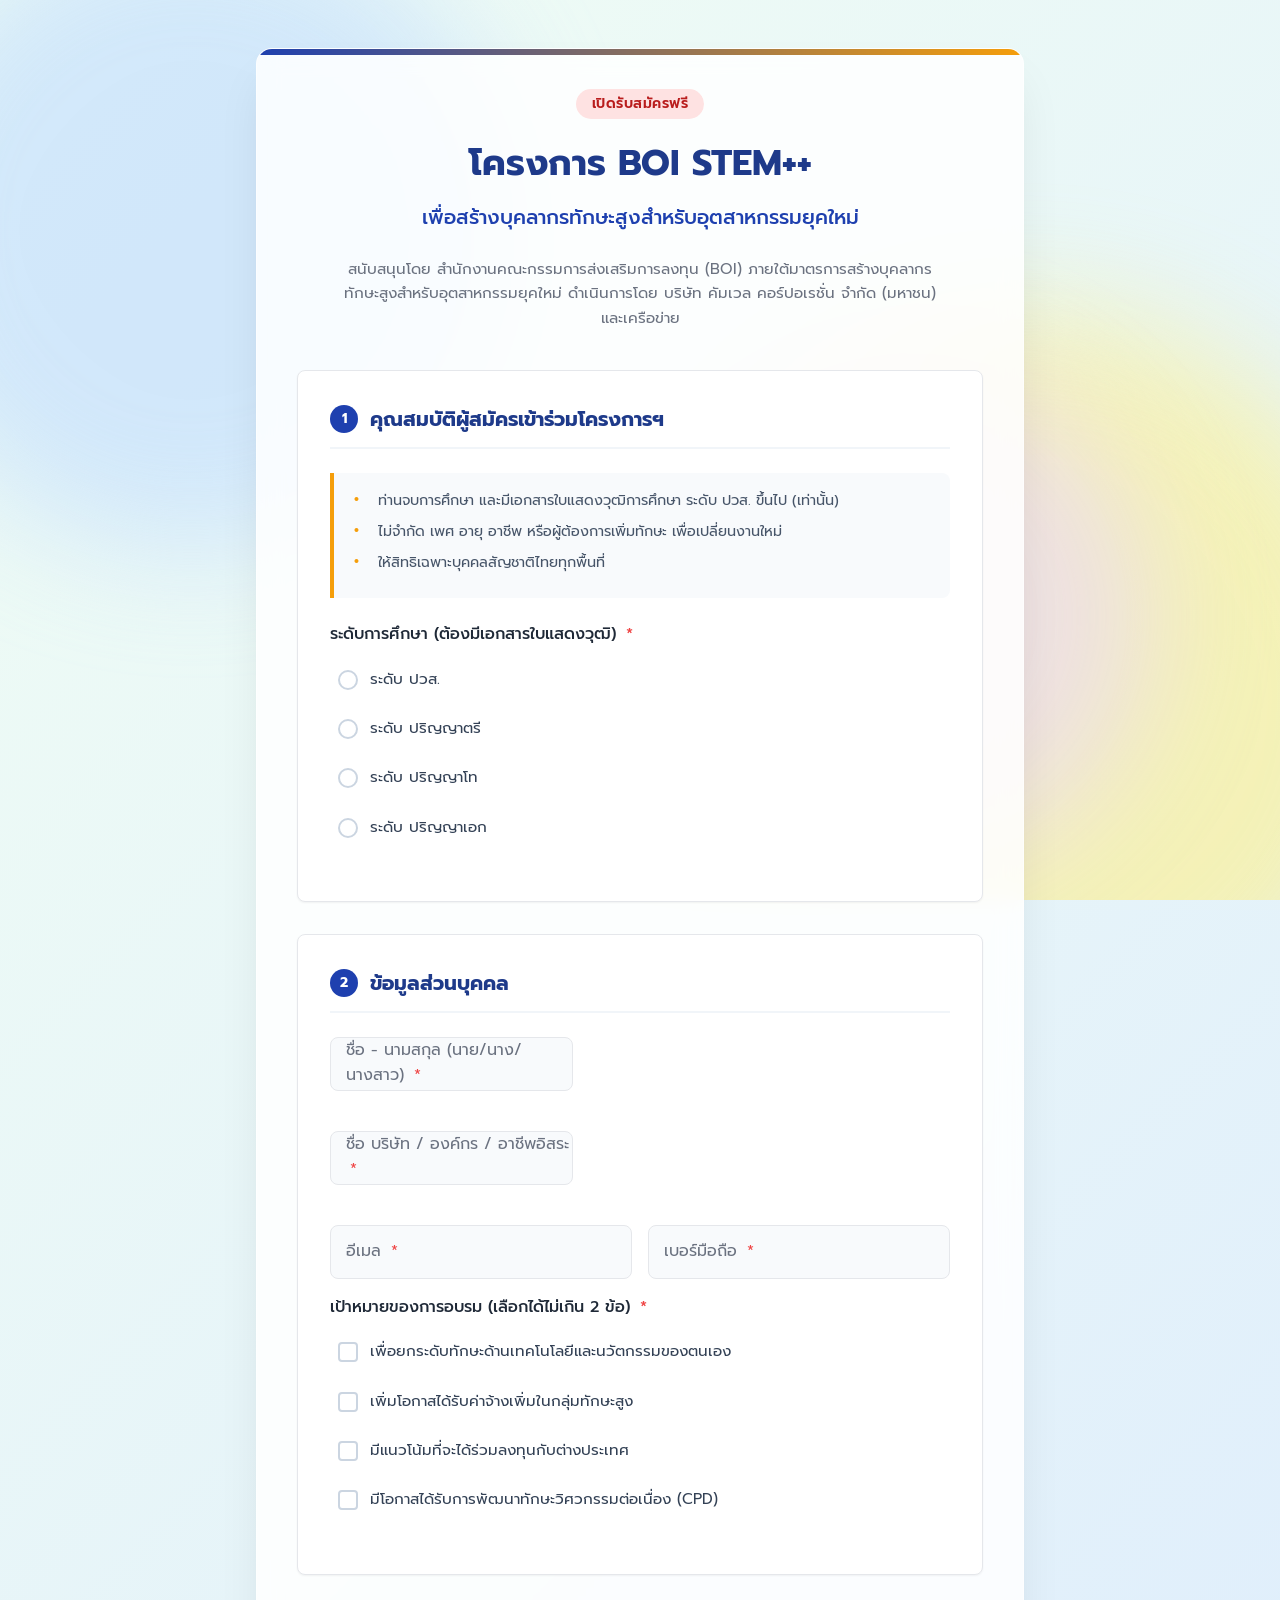
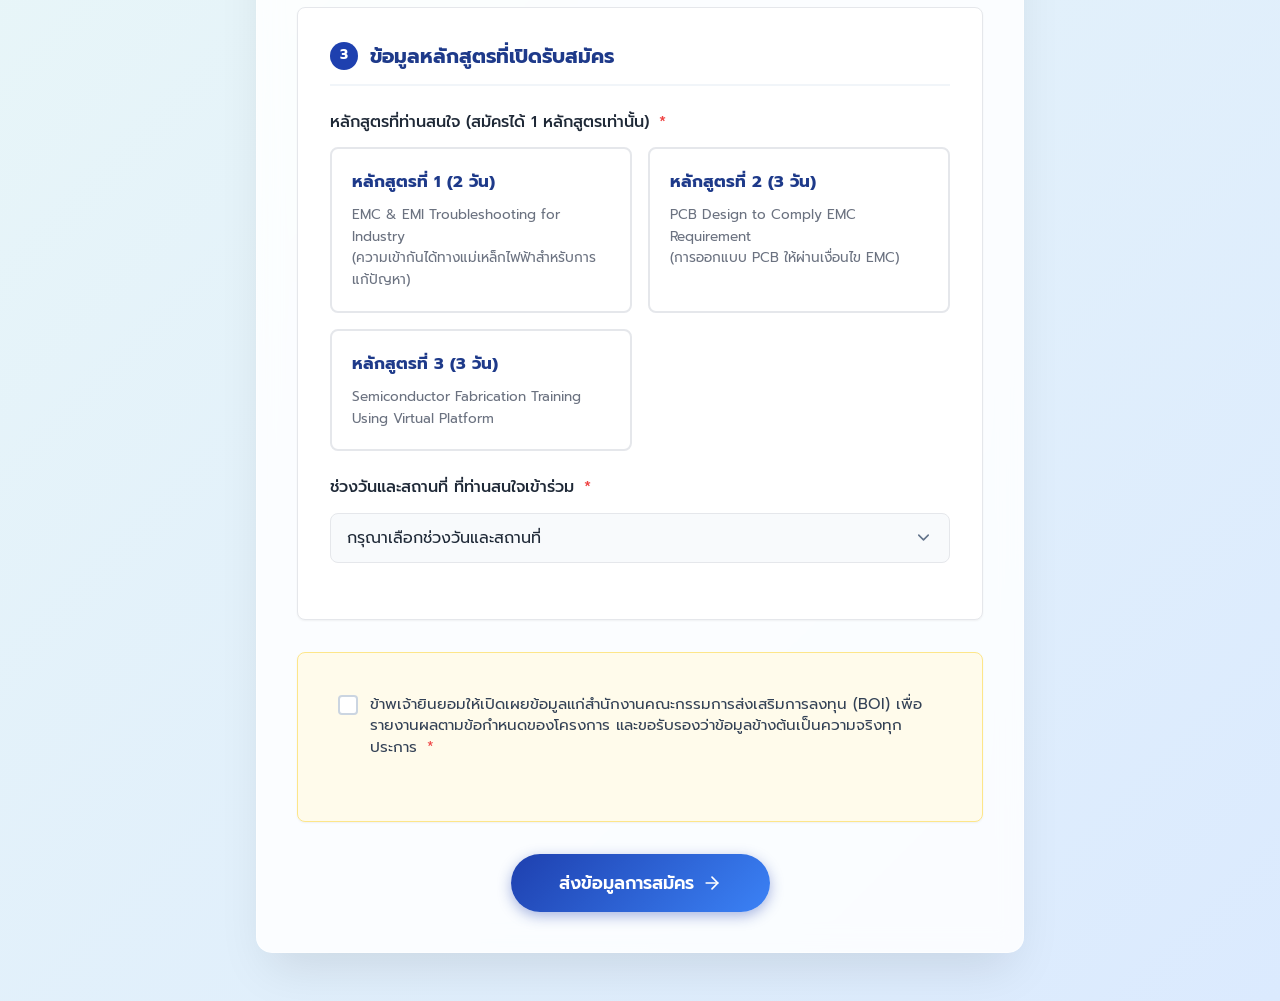
==== registration_app/index.html @ 9b82f9c9 "first commit" ====
<!DOCTYPE html>
<html lang="th">
<head>
    <meta charset="UTF-8">
    <meta name="viewport" content="width=device-width, initial-scale=1.0">
    <title>แบบตอบรับสมัครเข้าร่วม โครงการ BOI STEM++</title>
    <link href="https://fonts.googleapis.com/css2?family=Prompt:wght@300;400;500;600;700&display=swap" rel="stylesheet">
    <link rel="stylesheet" href="styles.css">
</head>
<body>
    <div class="background-shapes">
        <div class="shape shape-1"></div>
        <div class="shape shape-2"></div>
        <div class="shape shape-3"></div>
    </div>

    <main class="container">
        <div class="form-wrapper">
            <header class="header">
                <div class="badge">เปิดรับสมัครฟรี</div>
                <h1>โครงการ BOI STEM++</h1>
                <h2>เพื่อสร้างบุคลากรทักษะสูงสำหรับอุตสาหกรรมยุคใหม่</h2>
                <p class="description">
                    สนับสนุนโดย สำนักงานคณะกรรมการส่งเสริมการลงทุน (BOI) ภายใต้มาตรการสร้างบุคลากรทักษะสูงสำหรับอุตสาหกรรมยุคใหม่ ดำเนินการโดย บริษัท คัมเวล คอร์ปอเรชั่น จำกัด (มหาชน) และเครือข่าย
                </p>
            </header>

            <form id="registrationForm">
                
                <!-- Section 1: คุณสมบัติ -->
                <section class="form-section">
                    <h3 class="section-title"><span>1</span> คุณสมบัติผู้สมัครเข้าร่วมโครงการฯ</h3>
                    <div class="requirements-box">
                        <ul>
                            <li>ท่านจบการศึกษา และมีเอกสารใบแสดงวุฒิการศึกษา ระดับ ปวส. ขึ้นไป (เท่านั้น)</li>
                            <li>ไม่จำกัด เพศ อายุ อาชีพ หรือผู้ต้องการเพิ่มทักษะ เพื่อเปลี่ยนงานใหม่</li>
                            <li>ให้สิทธิเฉพาะบุคคลสัญชาติไทยทุกพื้นที่</li>
                        </ul>
                    </div>
                    
                    <div class="form-group">
                        <label class="group-label">ระดับการศึกษา (ต้องมีเอกสารใบแสดงวุฒิ) <span class="required">*</span></label>
                        <div class="radio-group">
                            <label class="custom-radio">
                                <input type="radio" name="education" value="ปวส" required>
                                <span class="radio-mark"></span>
                                <span class="radio-text">ระดับ ปวส.</span>
                            </label>
                            <label class="custom-radio">
                                <input type="radio" name="education" value="ปริญญาตรี">
                                <span class="radio-mark"></span>
                                <span class="radio-text">ระดับ ปริญญาตรี</span>
                            </label>
                            <label class="custom-radio">
                                <input type="radio" name="education" value="ปริญญาโท">
                                <span class="radio-mark"></span>
                                <span class="radio-text">ระดับ ปริญญาโท</span>
                            </label>
                            <label class="custom-radio">
                                <input type="radio" name="education" value="ปริญญาเอก">
                                <span class="radio-mark"></span>
                                <span class="radio-text">ระดับ ปริญญาเอก</span>
                            </label>
                        </div>
                    </div>
                </section>

                <!-- Section 2: ข้อมูลส่วนบุคคล -->
                <section class="form-section">
                    <h3 class="section-title"><span>2</span> ข้อมูลส่วนบุคคล</h3>
                    
                    <div class="input-row">
                        <div class="form-group floating-label">
                            <input type="text" id="fullname" name="fullname" placeholder=" " required>
                            <label for="fullname">ชื่อ - นามสกุล (นาย/นาง/นางสาว) <span class="required">*</span></label>
                        </div>
                    </div>

                    <div class="input-row">
                        <div class="form-group floating-label">
                            <input type="text" id="company" name="company" placeholder=" " required>
                            <label for="company">ชื่อ บริษัท / องค์กร / อาชีพอิสระ <span class="required">*</span></label>
                        </div>
                    </div>

                    <div class="input-row split">
                        <div class="form-group floating-label">
                            <input type="email" id="email" name="email" placeholder=" " required>
                            <label for="email">อีเมล <span class="required">*</span></label>
                        </div>
                        <div class="form-group floating-label">
                            <input type="tel" id="phone" name="phone" placeholder=" " required>
                            <label for="phone">เบอร์มือถือ <span class="required">*</span></label>
                        </div>
                    </div>

                    <div class="form-group">
                        <label class="group-label">เป้าหมายของการอบรม (เลือกได้ไม่เกิน 2 ข้อ) <span class="required">*</span></label>
                        <div class="checkbox-group">
                            <label class="custom-checkbox">
                                <input type="checkbox" name="goal" value="1">
                                <span class="check-mark"></span>
                                <span class="check-text">เพื่อยกระดับทักษะด้านเทคโนโลยีและนวัตกรรมของตนเอง</span>
                            </label>
                            <label class="custom-checkbox">
                                <input type="checkbox" name="goal" value="2">
                                <span class="check-mark"></span>
                                <span class="check-text">เพิ่มโอกาสได้รับค่าจ้างเพิ่มในกลุ่มทักษะสูง</span>
                            </label>
                            <label class="custom-checkbox">
                                <input type="checkbox" name="goal" value="3">
                                <span class="check-mark"></span>
                                <span class="check-text">มีแนวโน้มที่จะได้ร่วมลงทุนกับต่างประเทศ</span>
                            </label>
                            <label class="custom-checkbox">
                                <input type="checkbox" name="goal" value="4">
                                <span class="check-mark"></span>
                                <span class="check-text">มีโอกาสได้รับการพัฒนาทักษะวิศวกรรมต่อเนื่อง (CPD)</span>
                            </label>
                        </div>
                    </div>
                </section>

                <!-- Section 3: ข้อมูลหลักสูตร -->
                <section class="form-section">
                    <h3 class="section-title"><span>3</span> ข้อมูลหลักสูตรที่เปิดรับสมัคร</h3>
                    
                    <div class="form-group">
                        <label class="group-label">หลักสูตรที่ท่านสนใจ (สมัครได้ 1 หลักสูตรเท่านั้น) <span class="required">*</span></label>
                        <div class="radio-group cards">
                            <label class="custom-radio-card">
                                <input type="radio" name="course" value="1" required>
                                <div class="card-content">
                                    <h4>หลักสูตรที่ 1 (2 วัน)</h4>
                                    <p>EMC & EMI Troubleshooting for Industry<br>(ความเข้ากันได้ทางแม่เหล็กไฟฟ้าสำหรับการแก้ปัญหา)</p>
                                </div>
                            </label>
                            <label class="custom-radio-card">
                                <input type="radio" name="course" value="2">
                                <div class="card-content">
                                    <h4>หลักสูตรที่ 2 (3 วัน)</h4>
                                    <p>PCB Design to Comply EMC Requirement<br>(การออกแบบ PCB ให้ผ่านเงื่อนไข EMC)</p>
                                </div>
                            </label>
                            <label class="custom-radio-card">
                                <input type="radio" name="course" value="3">
                                <div class="card-content">
                                    <h4>หลักสูตรที่ 3 (3 วัน)</h4>
                                    <p>Semiconductor Fabrication Training Using Virtual Platform</p>
                                </div>
                            </label>
                        </div>
                    </div>

                    <div class="form-group">
                        <label class="group-label">ช่วงวันและสถานที่ ที่ท่านสนใจเข้าร่วม <span class="required">*</span></label>
                        <select class="custom-select" name="location" required>
                            <option value="" disabled selected>กรุณาเลือกช่วงวันและสถานที่</option>
                            <optgroup label="ภาคตะวันออก">
                                <option value="1.1">ระยอง วันที่ 17-19 สิงหาคม 2569</option>
                                <option value="1.2">ชลบุรี วันที่ 20-22 สิงหาคม 2569</option>
                                <option value="1.3">พัทยา ชลบุรี วันที่ 24-26 สิงหาคม 2569</option>
                            </optgroup>
                            <optgroup label="ภาคกลาง">
                                <option value="2.1">ปทุมธานี วันที่ 14-16 กันยายน 2569</option>
                                <option value="2.5">สมุทรปราการ วันที่ 22-24 ตุลาคม 2569</option>
                            </optgroup>
                            <optgroup label="ภาคเหนือ">
                                <option value="3.1">เชียงใหม่ วันที่ 1-3 ตุลาคม 2569</option>
                            </optgroup>
                            <optgroup label="ภาคอีสาน">
                                <option value="4.1">นครราชสีมา วันที่ 19-21 ตุลาคม 2569</option>
                            </optgroup>
                        </select>
                    </div>
                </section>

                <!-- Section 4: ความยินยอม -->
                <section class="form-section consent-section">
                    <div class="form-group">
                        <label class="custom-checkbox highlight">
                            <input type="checkbox" name="consent" required>
                            <span class="check-mark"></span>
                            <span class="check-text">ข้าพเจ้ายินยอมให้เปิดเผยข้อมูลแก่สำนักงานคณะกรรมการส่งเสริมการลงทุน (BOI) เพื่อรายงานผลตามข้อกำหนดของโครงการ และขอรับรองว่าข้อมูลข้างต้นเป็นความจริงทุกประการ <span class="required">*</span></span>
                        </label>
                    </div>
                </section>

                <div class="form-actions">
                    <button type="submit" class="submit-btn">
                        <span>ส่งข้อมูลการสมัคร</span>
                        <svg viewBox="0 0 24 24" fill="none" stroke="currentColor" stroke-width="2" stroke-linecap="round" stroke-linejoin="round"><line x1="5" y1="12" x2="19" y2="12"></line><polyline points="12 5 19 12 12 19"></polyline></svg>
                    </button>
                </div>
            </form>
        </div>
    </main>
    <script src="script.js"></script>
</body>
</html>
---- registration_app/styles.css ----
:root {
    --primary: #1e40af;
    --primary-light: #3b82f6;
    --primary-dark: #1e3a8a;
    --secondary: #f59e0b;
    --text-main: #1f2937;
    --text-muted: #6b7280;
    --bg-main: #f3f4f6;
    --white: #ffffff;
    --error: #ef4444;
    --success: #10b981;
    --border: #e5e7eb;
    --shadow-sm: 0 1px 2px 0 rgba(0, 0, 0, 0.05);
    --shadow-md: 0 4px 6px -1px rgba(0, 0, 0, 0.1), 0 2px 4px -1px rgba(0, 0, 0, 0.06);
    --shadow-lg: 0 10px 15px -3px rgba(0, 0, 0, 0.1), 0 4px 6px -2px rgba(0, 0, 0, 0.05);
    --radius-md: 0.5rem;
    --radius-lg: 1rem;
    --transition: all 0.3s cubic-bezier(0.4, 0, 0.2, 1);
}

* {
    margin: 0;
    padding: 0;
    box-sizing: border-box;
}

body {
    font-family: 'Prompt', sans-serif;
    background: linear-gradient(135deg, #f0fdf4 0%, #dbeafe 100%);
    color: var(--text-main);
    line-height: 1.6;
    min-height: 100vh;
    position: relative;
    overflow-x: hidden;
}

/* Background animated shapes */
.background-shapes {
    position: fixed;
    top: 0;
    left: 0;
    width: 100vw;
    height: 100vh;
    z-index: -1;
    overflow: hidden;
}

.shape {
    position: absolute;
    border-radius: 50%;
    filter: blur(60px);
    opacity: 0.6;
    animation: float 20s infinite alternate;
}

.shape-1 {
    top: -10%;
    left: -10%;
    width: 50vw;
    height: 50vw;
    background: #bfdbfe;
    animation-delay: 0s;
}

.shape-2 {
    bottom: -20%;
    right: -10%;
    width: 60vw;
    height: 60vw;
    background: #fef08a;
    animation-delay: -5s;
}

.shape-3 {
    top: 40%;
    left: 50%;
    width: 40vw;
    height: 40vw;
    background: #e9d5ff;
    animation-delay: -10s;
}

@keyframes float {
    0% { transform: translate(0, 0) scale(1); }
    100% { transform: translate(5%, 10%) scale(1.1); }
}

.container {
    max-width: 800px;
    margin: 3rem auto;
    padding: 0 1rem;
}

.form-wrapper {
    background: rgba(255, 255, 255, 0.85);
    backdrop-filter: blur(12px);
    -webkit-backdrop-filter: blur(12px);
    border: 1px solid rgba(255, 255, 255, 0.5);
    border-radius: var(--radius-lg);
    box-shadow: 0 25px 50px -12px rgba(0, 0, 0, 0.1);
    padding: 2.5rem;
    position: relative;
    overflow: hidden;
}

/* Accent top border */
.form-wrapper::before {
    content: '';
    position: absolute;
    top: 0;
    left: 0;
    right: 0;
    height: 6px;
    background: linear-gradient(90deg, var(--primary), var(--secondary));
}

.header {
    text-align: center;
    margin-bottom: 2.5rem;
}

.badge {
    display: inline-block;
    background: #fee2e2;
    color: #b91c1c;
    padding: 0.25rem 1rem;
    border-radius: 999px;
    font-size: 0.875rem;
    font-weight: 600;
    margin-bottom: 1rem;
    text-transform: uppercase;
    letter-spacing: 0.5px;
}

.header h1 {
    font-size: 2.25rem;
    color: var(--primary-dark);
    margin-bottom: 0.5rem;
    font-weight: 700;
}

.header h2 {
    font-size: 1.25rem;
    color: var(--primary);
    margin-bottom: 1.5rem;
    font-weight: 500;
}

.description {
    color: var(--text-muted);
    font-size: 0.95rem;
    max-width: 600px;
    margin: 0 auto;
}

.form-section {
    background: var(--white);
    border-radius: var(--radius-md);
    padding: 2rem;
    margin-bottom: 2rem;
    box-shadow: var(--shadow-sm);
    border: 1px solid var(--border);
    transition: var(--transition);
}

.form-section:hover {
    box-shadow: var(--shadow-md);
    border-color: #cbd5e1;
}

.section-title {
    font-size: 1.25rem;
    color: var(--primary-dark);
    margin-bottom: 1.5rem;
    display: flex;
    align-items: center;
    gap: 0.75rem;
    border-bottom: 2px solid #f1f5f9;
    padding-bottom: 0.75rem;
}

.section-title span {
    display: flex;
    align-items: center;
    justify-content: center;
    width: 28px;
    height: 28px;
    background: var(--primary);
    color: var(--white);
    border-radius: 50%;
    font-size: 0.875rem;
    font-weight: bold;
}

.requirements-box {
    background: #f8fafc;
    border-left: 4px solid var(--secondary);
    padding: 1rem 1.25rem;
    border-radius: 0 var(--radius-md) var(--radius-md) 0;
    margin-bottom: 1.5rem;
}

.requirements-box ul {
    list-style-type: none;
}

.requirements-box li {
    position: relative;
    padding-left: 1.5rem;
    margin-bottom: 0.5rem;
    font-size: 0.9rem;
    color: #475569;
}

.requirements-box li::before {
    content: '•';
    position: absolute;
    left: 0;
    color: var(--secondary);
    font-weight: bold;
    font-size: 1.2rem;
    line-height: 1;
}

.required {
    color: var(--error);
    margin-left: 4px;
}

.form-group {
    margin-bottom: 1.5rem;
}

.group-label {
    display: block;
    font-weight: 500;
    margin-bottom: 0.75rem;
    color: var(--text-main);
}

.input-row {
    display: flex;
    gap: 1rem;
    margin-bottom: 1rem;
}

.input-row.split .form-group {
    flex: 1;
    margin-bottom: 0;
}

/* Floating Label Inputs */
.floating-label {
    position: relative;
}

.floating-label input {
    width: 100%;
    padding: 1.25rem 1rem 0.5rem;
    font-family: inherit;
    font-size: 1rem;
    color: var(--text-main);
    background: #f8fafc;
    border: 1px solid var(--border);
    border-radius: var(--radius-md);
    outline: none;
    transition: var(--transition);
}

.floating-label input:focus {
    background: var(--white);
    border-color: var(--primary-light);
    box-shadow: 0 0 0 3px rgba(59, 130, 246, 0.15);
}

.floating-label label {
    position: absolute;
    top: 50%;
    left: 1rem;
    transform: translateY(-50%);
    color: var(--text-muted);
    font-size: 1rem;
    pointer-events: none;
    transition: var(--transition);
}

.floating-label input:focus ~ label,
.floating-label input:not(:placeholder-shown) ~ label {
    top: 0.5rem;
    transform: translateY(0);
    font-size: 0.75rem;
    color: var(--primary);
    font-weight: 500;
}

/* Custom Radios and Checkboxes */
.radio-group, .checkbox-group {
    display: flex;
    flex-direction: column;
    gap: 0.75rem;
}

.custom-radio, .custom-checkbox {
    display: flex;
    align-items: flex-start;
    cursor: pointer;
    position: relative;
    padding: 0.5rem;
    border-radius: var(--radius-md);
    transition: var(--transition);
}

.custom-radio:hover, .custom-checkbox:hover {
    background: #f1f5f9;
}

.custom-radio input, .custom-checkbox input {
    position: absolute;
    opacity: 0;
    cursor: pointer;
}

.radio-mark, .check-mark {
    position: relative;
    top: 2px;
    left: 0;
    height: 20px;
    width: 20px;
    background-color: #fff;
    border: 2px solid #cbd5e1;
    transition: var(--transition);
    margin-right: 0.75rem;
    flex-shrink: 0;
}

.radio-mark {
    border-radius: 50%;
}

.check-mark {
    border-radius: 4px;
}

.custom-radio:hover input ~ .radio-mark,
.custom-checkbox:hover input ~ .check-mark {
    border-color: var(--primary-light);
}

.custom-radio input:checked ~ .radio-mark,
.custom-checkbox input:checked ~ .check-mark {
    background-color: var(--primary);
    border-color: var(--primary);
}

.radio-mark:after, .check-mark:after {
    content: "";
    position: absolute;
    display: none;
}

.custom-radio input:checked ~ .radio-mark:after,
.custom-checkbox input:checked ~ .check-mark:after {
    display: block;
}

.custom-radio .radio-mark:after {
    top: 4px;
    left: 4px;
    width: 8px;
    height: 8px;
    border-radius: 50%;
    background: white;
}

.custom-checkbox .check-mark:after {
    left: 6px;
    top: 2px;
    width: 5px;
    height: 10px;
    border: solid white;
    border-width: 0 2px 2px 0;
    transform: rotate(45deg);
}

.radio-text, .check-text {
    font-size: 0.95rem;
    color: #334155;
    line-height: 1.4;
}

/* Custom Select */
.custom-select {
    width: 100%;
    padding: 0.75rem 1rem;
    font-family: inherit;
    font-size: 1rem;
    color: var(--text-main);
    background: #f8fafc;
    border: 1px solid var(--border);
    border-radius: var(--radius-md);
    outline: none;
    appearance: none;
    cursor: pointer;
    background-image: url("data:image/svg+xml,%3Csvg xmlns='http://www.w3.org/2000/svg' width='24' height='24' viewBox='0 0 24 24' fill='none' stroke='%2364748b' stroke-width='2' stroke-linecap='round' stroke-linejoin='round'%3E%3Cpolyline points='6 9 12 15 18 9'%3E%3C/polyline%3E%3C/svg%3E");
    background-repeat: no-repeat;
    background-position: right 1rem center;
    background-size: 1.2rem;
    transition: var(--transition);
}

.custom-select:focus {
    border-color: var(--primary-light);
    box-shadow: 0 0 0 3px rgba(59, 130, 246, 0.15);
    background-color: var(--white);
}

/* Radio Cards for Courses */
.radio-group.cards {
    display: grid;
    grid-template-columns: repeat(auto-fit, minmax(200px, 1fr));
    gap: 1rem;
}

.custom-radio-card {
    position: relative;
    cursor: pointer;
}

.custom-radio-card input {
    position: absolute;
    opacity: 0;
}

.card-content {
    background: var(--white);
    border: 2px solid var(--border);
    border-radius: var(--radius-md);
    padding: 1.25rem;
    height: 100%;
    transition: var(--transition);
}

.card-content h4 {
    color: var(--primary-dark);
    margin-bottom: 0.5rem;
    font-size: 1.05rem;
}

.card-content p {
    font-size: 0.85rem;
    color: var(--text-muted);
}

.custom-radio-card:hover .card-content {
    border-color: #93c5fd;
    background: #eff6ff;
}

.custom-radio-card input:checked + .card-content {
    border-color: var(--primary);
    background: #eff6ff;
    box-shadow: 0 4px 6px -1px rgba(59, 130, 246, 0.2);
}

.custom-radio-card input:checked + .card-content::before {
    content: "✓";
    position: absolute;
    top: -10px;
    right: -10px;
    width: 24px;
    height: 24px;
    background: var(--primary);
    color: white;
    border-radius: 50%;
    display: flex;
    align-items: center;
    justify-content: center;
    font-size: 14px;
    font-weight: bold;
    box-shadow: 0 2px 4px rgba(0,0,0,0.2);
}

/* Consent Section Highlight */
.consent-section {
    background: #fffbeb;
    border-color: #fde68a;
}

.consent-section .custom-checkbox:hover {
    background: #fef3c7;
}

/* Submit Button */
.form-actions {
    margin-top: 2rem;
    text-align: center;
}

.submit-btn {
    background: linear-gradient(135deg, var(--primary), var(--primary-light));
    color: white;
    border: none;
    padding: 1rem 3rem;
    font-size: 1.1rem;
    font-weight: 600;
    font-family: inherit;
    border-radius: 999px;
    cursor: pointer;
    box-shadow: 0 4px 14px 0 rgba(30, 64, 175, 0.39);
    transition: var(--transition);
    display: inline-flex;
    align-items: center;
    gap: 0.5rem;
}

.submit-btn svg {
    width: 20px;
    height: 20px;
    transition: transform 0.3s ease;
}

.submit-btn:hover {
    transform: translateY(-2px);
    box-shadow: 0 6px 20px rgba(30, 64, 175, 0.4);
}

.submit-btn:hover svg {
    transform: translateX(4px);
}

.submit-btn:active {
    transform: translateY(1px);
}

/* Responsive */
@media (max-width: 640px) {
    .input-row {
        flex-direction: column;
    }
    
    .form-wrapper {
        padding: 1.5rem;
    }
    
    .header h1 {
        font-size: 1.75rem;
    }
    
    .radio-group.cards {
        grid-template-columns: 1fr;
    }
}
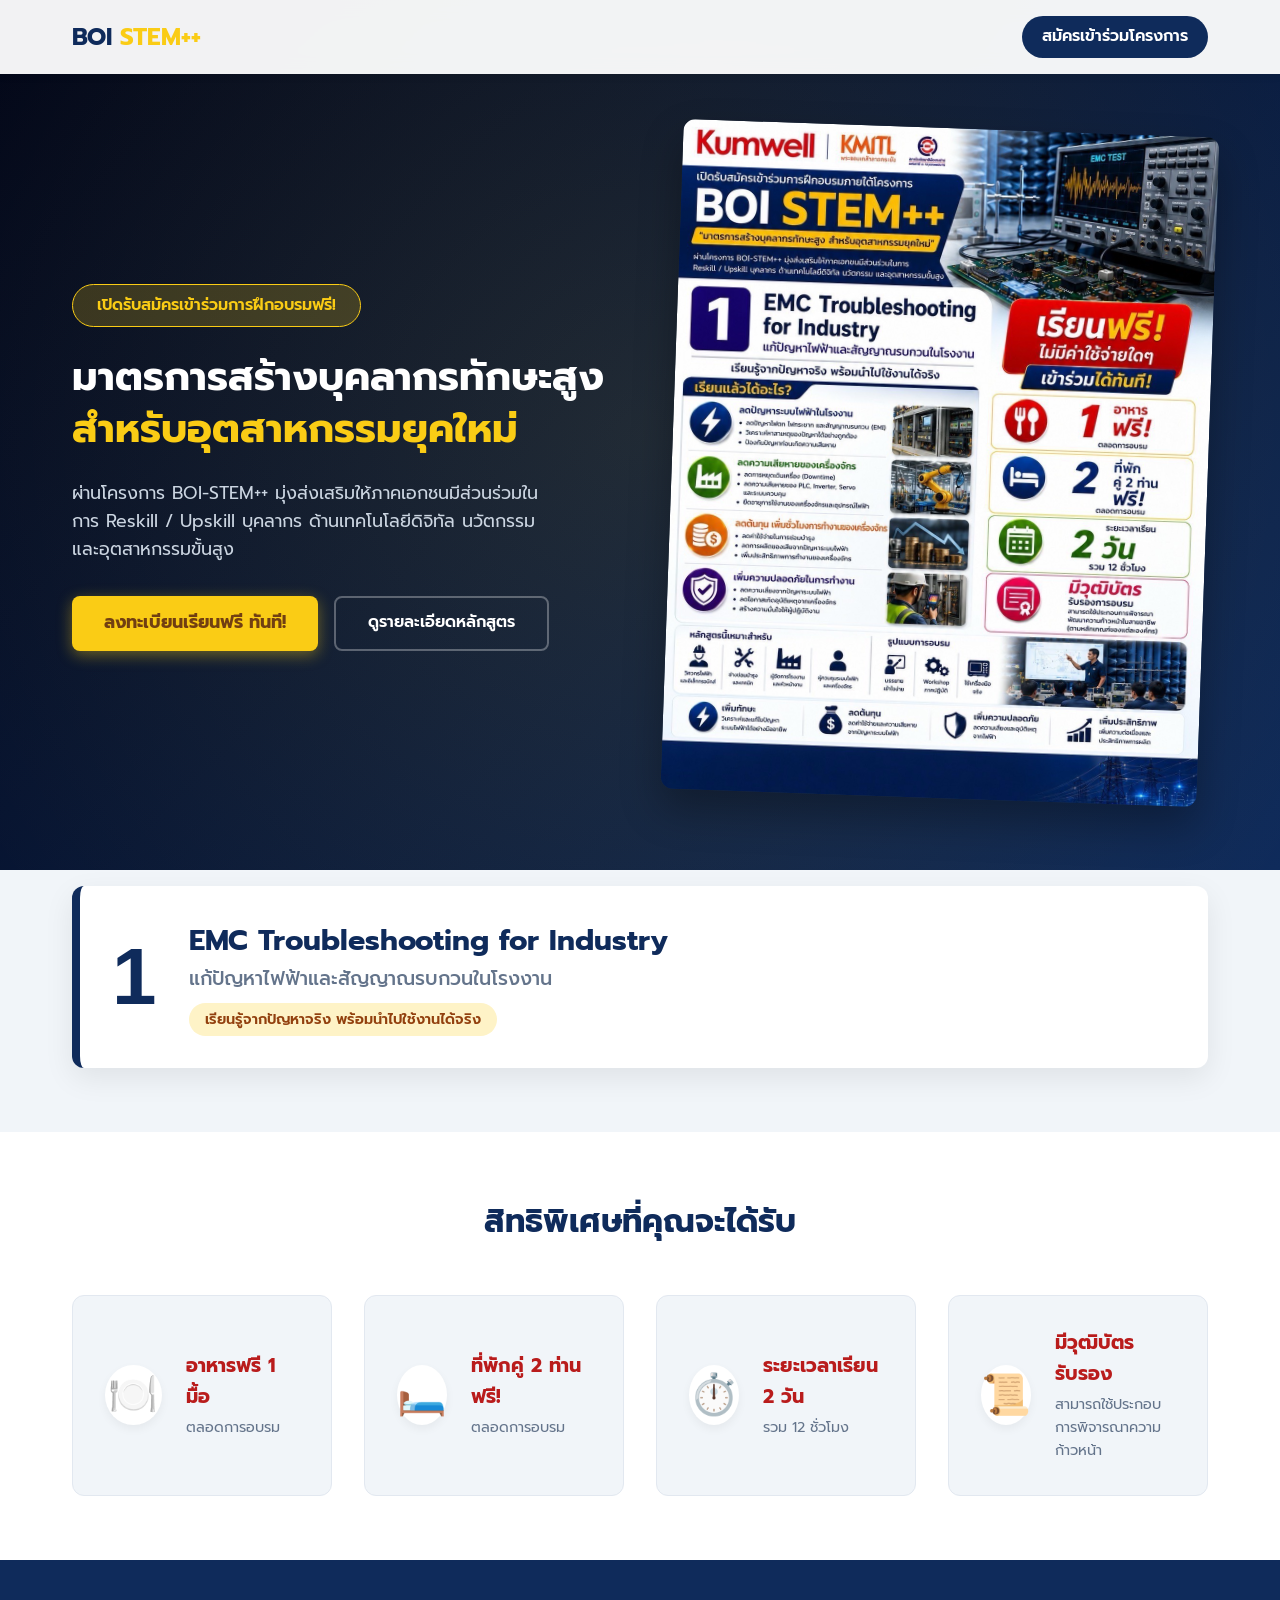
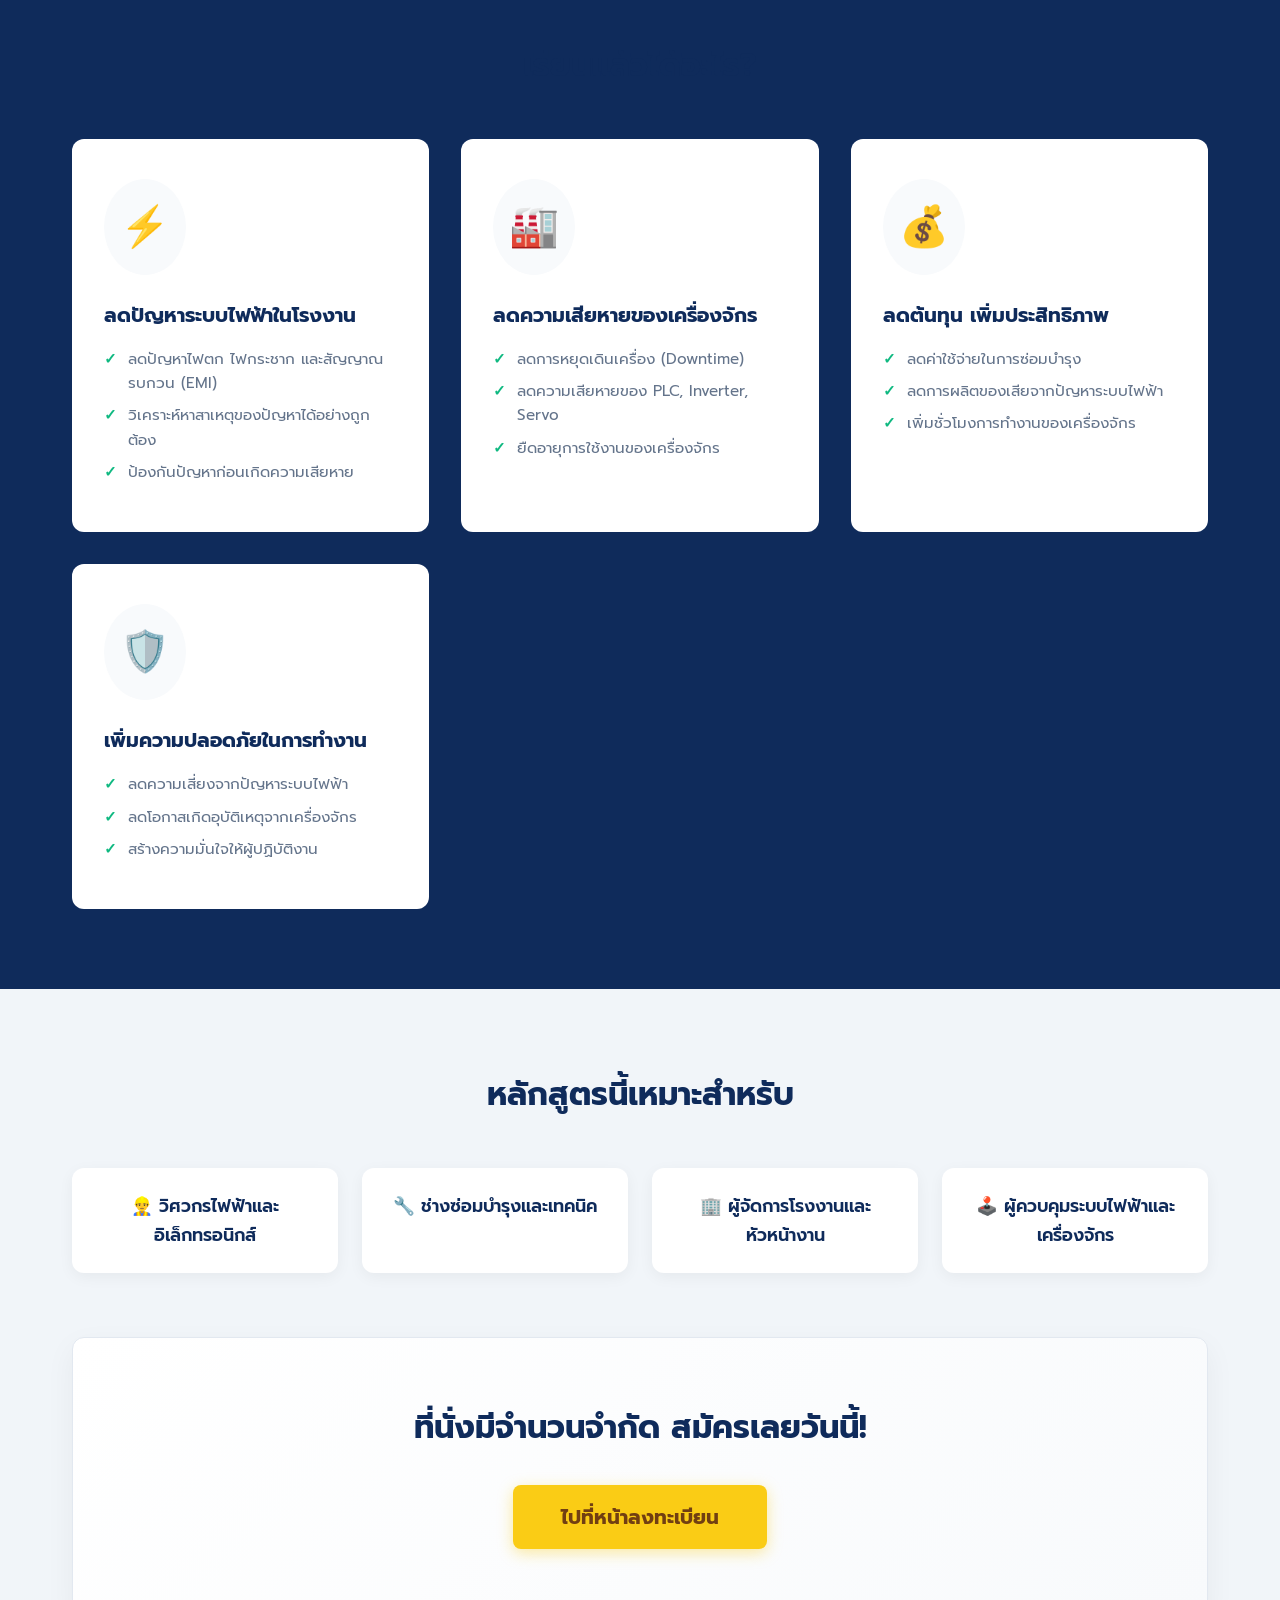
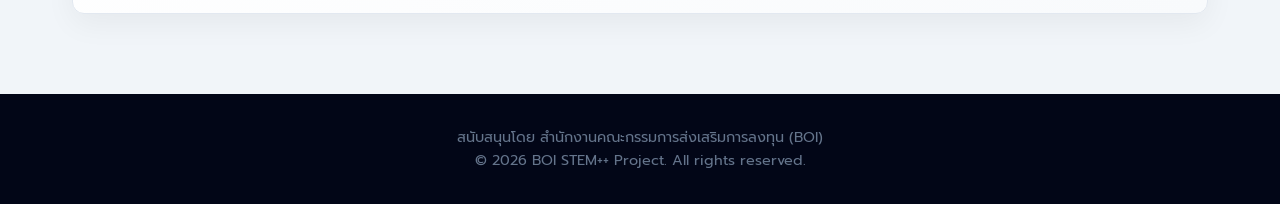
==== commit 0d32214a: "add homepage and link to registration page" ====
--- a/registration_app/index.html
+++ b/registration_app/index.html
@@ -3,198 +3,156 @@
 <head>
     <meta charset="UTF-8">
     <meta name="viewport" content="width=device-width, initial-scale=1.0">
-    <title>แบบตอบรับสมัครเข้าร่วม โครงการ BOI STEM++</title>
+    <title>BOI STEM++ โครงการฝึกอบรมบุคลากรทักษะสูง</title>
     <link href="https://fonts.googleapis.com/css2?family=Prompt:wght@300;400;500;600;700&display=swap" rel="stylesheet">
-    <link rel="stylesheet" href="styles.css">
+    <link rel="stylesheet" href="home.css">
 </head>
 <body>
-    <div class="background-shapes">
-        <div class="shape shape-1"></div>
-        <div class="shape shape-2"></div>
-        <div class="shape shape-3"></div>
-    </div>
+    <!-- Navbar -->
+    <nav class="navbar">
+        <div class="nav-container">
+            <div class="logo">BOI <span>STEM++</span></div>
+            <a href="register.html" class="nav-cta">สมัครเข้าร่วมโครงการ</a>
+        </div>
+    </nav>
 
-    <main class="container">
-        <div class="form-wrapper">
-            <header class="header">
-                <div class="badge">เปิดรับสมัครฟรี</div>
-                <h1>โครงการ BOI STEM++</h1>
-                <h2>เพื่อสร้างบุคลากรทักษะสูงสำหรับอุตสาหกรรมยุคใหม่</h2>
-                <p class="description">
-                    สนับสนุนโดย สำนักงานคณะกรรมการส่งเสริมการลงทุน (BOI) ภายใต้มาตรการสร้างบุคลากรทักษะสูงสำหรับอุตสาหกรรมยุคใหม่ ดำเนินการโดย บริษัท คัมเวล คอร์ปอเรชั่น จำกัด (มหาชน) และเครือข่าย
-                </p>
-            </header>
+    <!-- Hero Section -->
+    <header class="hero">
+        <div class="hero-container">
+            <div class="hero-content">
+                <div class="badge">เปิดรับสมัครเข้าร่วมการฝึกอบรมฟรี!</div>
+                <h1>มาตรการสร้างบุคลากรทักษะสูง<br><span>สำหรับอุตสาหกรรมยุคใหม่</span></h1>
+                <p>ผ่านโครงการ BOI-STEM++ มุ่งส่งเสริมให้ภาคเอกชนมีส่วนร่วมในการ Reskill / Upskill บุคลากร ด้านเทคโนโลยีดิจิทัล นวัตกรรม และอุตสาหกรรมขั้นสูง</p>
+                <div class="hero-actions">
+                    <a href="register.html" class="btn-primary">ลงทะเบียนเรียนฟรี ทันที!</a>
+                    <a href="#details" class="btn-secondary">ดูรายละเอียดหลักสูตร</a>
+                </div>
+            </div>
+            <div class="hero-image">
+                <img src="BOI1.jpg" alt="BOI STEM++ Promotional Poster">
+            </div>
+        </div>
+    </header>
 
-            <form id="registrationForm">
-                
-                <!-- Section 1: คุณสมบัติ -->
-                <section class="form-section">
-                    <h3 class="section-title"><span>1</span> คุณสมบัติผู้สมัครเข้าร่วมโครงการฯ</h3>
-                    <div class="requirements-box">
-                        <ul>
-                            <li>ท่านจบการศึกษา และมีเอกสารใบแสดงวุฒิการศึกษา ระดับ ปวส. ขึ้นไป (เท่านั้น)</li>
-                            <li>ไม่จำกัด เพศ อายุ อาชีพ หรือผู้ต้องการเพิ่มทักษะ เพื่อเปลี่ยนงานใหม่</li>
-                            <li>ให้สิทธิเฉพาะบุคคลสัญชาติไทยทุกพื้นที่</li>
-                        </ul>
+    <!-- Course Highlight -->
+    <section id="details" class="course-section">
+        <div class="container">
+            <div class="course-card">
+                <div class="course-number">1</div>
+                <div class="course-info">
+                    <h2>EMC Troubleshooting for Industry</h2>
+                    <h3>แก้ปัญหาไฟฟ้าและสัญญาณรบกวนในโรงงาน</h3>
+                    <p>เรียนรู้จากปัญหาจริง พร้อมนำไปใช้งานได้จริง</p>
+                </div>
+            </div>
+        </div>
+    </section>
+
+    <!-- Highlights Section (Free Stuff) -->
+    <section class="perks-section">
+        <div class="container">
+            <h2 class="section-title">สิทธิพิเศษที่คุณจะได้รับ</h2>
+            <div class="perks-grid">
+                <div class="perk-card">
+                    <div class="perk-icon">🍽️</div>
+                    <div class="perk-text">
+                        <h3>อาหารฟรี 1 มื้อ</h3>
+                        <p>ตลอดการอบรม</p>
                     </div>
-                    
-                    <div class="form-group">
-                        <label class="group-label">ระดับการศึกษา (ต้องมีเอกสารใบแสดงวุฒิ) <span class="required">*</span></label>
-                        <div class="radio-group">
-                            <label class="custom-radio">
-                                <input type="radio" name="education" value="ปวส" required>
-                                <span class="radio-mark"></span>
-                                <span class="radio-text">ระดับ ปวส.</span>
-                            </label>
-                            <label class="custom-radio">
-                                <input type="radio" name="education" value="ปริญญาตรี">
-                                <span class="radio-mark"></span>
-                                <span class="radio-text">ระดับ ปริญญาตรี</span>
-                            </label>
-                            <label class="custom-radio">
-                                <input type="radio" name="education" value="ปริญญาโท">
-                                <span class="radio-mark"></span>
-                                <span class="radio-text">ระดับ ปริญญาโท</span>
-                            </label>
-                            <label class="custom-radio">
-                                <input type="radio" name="education" value="ปริญญาเอก">
-                                <span class="radio-mark"></span>
-                                <span class="radio-text">ระดับ ปริญญาเอก</span>
-                            </label>
-                        </div>
+                </div>
+                <div class="perk-card">
+                    <div class="perk-icon">🛏️</div>
+                    <div class="perk-text">
+                        <h3>ที่พักคู่ 2 ท่าน ฟรี!</h3>
+                        <p>ตลอดการอบรม</p>
                     </div>
-                </section>
+                </div>
+                <div class="perk-card">
+                    <div class="perk-icon">⏱️</div>
+                    <div class="perk-text">
+                        <h3>ระยะเวลาเรียน 2 วัน</h3>
+                        <p>รวม 12 ชั่วโมง</p>
+                    </div>
+                </div>
+                <div class="perk-card">
+                    <div class="perk-icon">📜</div>
+                    <div class="perk-text">
+                        <h3>มีวุฒิบัตรรับรอง</h3>
+                        <p>สามารถใช้ประกอบการพิจารณาความก้าวหน้า</p>
+                    </div>
+                </div>
+            </div>
+        </div>
+    </section>
 
-                <!-- Section 2: ข้อมูลส่วนบุคคล -->
-                <section class="form-section">
-                    <h3 class="section-title"><span>2</span> ข้อมูลส่วนบุคคล</h3>
-                    
-                    <div class="input-row">
-                        <div class="form-group floating-label">
-                            <input type="text" id="fullname" name="fullname" placeholder=" " required>
-                            <label for="fullname">ชื่อ - นามสกุล (นาย/นาง/นางสาว) <span class="required">*</span></label>
-                        </div>
-                    </div>
+    <!-- Benefits Section -->
+    <section class="benefits-section">
+        <div class="container">
+            <h2 class="section-title text-white">เรียนแล้วได้อะไร?</h2>
+            <div class="benefits-grid">
+                <div class="benefit-card">
+                    <div class="b-icon">⚡</div>
+                    <h3>ลดปัญหาระบบไฟฟ้าในโรงงาน</h3>
+                    <ul>
+                        <li>ลดปัญหาไฟตก ไฟกระชาก และสัญญาณรบกวน (EMI)</li>
+                        <li>วิเคราะห์หาสาเหตุของปัญหาได้อย่างถูกต้อง</li>
+                        <li>ป้องกันปัญหาก่อนเกิดความเสียหาย</li>
+                    </ul>
+                </div>
+                <div class="benefit-card">
+                    <div class="b-icon">🏭</div>
+                    <h3>ลดความเสียหายของเครื่องจักร</h3>
+                    <ul>
+                        <li>ลดการหยุดเดินเครื่อง (Downtime)</li>
+                        <li>ลดความเสียหายของ PLC, Inverter, Servo</li>
+                        <li>ยืดอายุการใช้งานของเครื่องจักร</li>
+                    </ul>
+                </div>
+                <div class="benefit-card">
+                    <div class="b-icon">💰</div>
+                    <h3>ลดต้นทุน เพิ่มประสิทธิภาพ</h3>
+                    <ul>
+                        <li>ลดค่าใช้จ่ายในการซ่อมบำรุง</li>
+                        <li>ลดการผลิตของเสียจากปัญหาระบบไฟฟ้า</li>
+                        <li>เพิ่มชั่วโมงการทำงานของเครื่องจักร</li>
+                    </ul>
+                </div>
+                <div class="benefit-card">
+                    <div class="b-icon">🛡️</div>
+                    <h3>เพิ่มความปลอดภัยในการทำงาน</h3>
+                    <ul>
+                        <li>ลดความเสี่ยงจากปัญหาระบบไฟฟ้า</li>
+                        <li>ลดโอกาสเกิดอุบัติเหตุจากเครื่องจักร</li>
+                        <li>สร้างความมั่นใจให้ผู้ปฏิบัติงาน</li>
+                    </ul>
+                </div>
+            </div>
+        </div>
+    </section>
 
-                    <div class="input-row">
-                        <div class="form-group floating-label">
-                            <input type="text" id="company" name="company" placeholder=" " required>
-                            <label for="company">ชื่อ บริษัท / องค์กร / อาชีพอิสระ <span class="required">*</span></label>
-                        </div>
-                    </div>
+    <!-- Target Audience -->
+    <section class="audience-section">
+        <div class="container">
+            <h2 class="section-title">หลักสูตรนี้เหมาะสำหรับ</h2>
+            <div class="audience-grid">
+                <div class="audience-item">👷‍♂️ วิศวกรไฟฟ้าและอิเล็กทรอนิกส์</div>
+                <div class="audience-item">🔧 ช่างซ่อมบำรุงและเทคนิค</div>
+                <div class="audience-item">🏢 ผู้จัดการโรงงานและหัวหน้างาน</div>
+                <div class="audience-item">🕹️ ผู้ควบคุมระบบไฟฟ้าและเครื่องจักร</div>
+            </div>
+            
+            <div class="cta-bottom">
+                <h2>ที่นั่งมีจำนวนจำกัด สมัครเลยวันนี้!</h2>
+                <a href="register.html" class="btn-primary large">ไปที่หน้าลงทะเบียน</a>
+            </div>
+        </div>
+    </section>
 
-                    <div class="input-row split">
-                        <div class="form-group floating-label">
-                            <input type="email" id="email" name="email" placeholder=" " required>
-                            <label for="email">อีเมล <span class="required">*</span></label>
-                        </div>
-                        <div class="form-group floating-label">
-                            <input type="tel" id="phone" name="phone" placeholder=" " required>
-                            <label for="phone">เบอร์มือถือ <span class="required">*</span></label>
-                        </div>
-                    </div>
-
-                    <div class="form-group">
-                        <label class="group-label">เป้าหมายของการอบรม (เลือกได้ไม่เกิน 2 ข้อ) <span class="required">*</span></label>
-                        <div class="checkbox-group">
-                            <label class="custom-checkbox">
-                                <input type="checkbox" name="goal" value="1">
-                                <span class="check-mark"></span>
-                                <span class="check-text">เพื่อยกระดับทักษะด้านเทคโนโลยีและนวัตกรรมของตนเอง</span>
-                            </label>
-                            <label class="custom-checkbox">
-                                <input type="checkbox" name="goal" value="2">
-                                <span class="check-mark"></span>
-                                <span class="check-text">เพิ่มโอกาสได้รับค่าจ้างเพิ่มในกลุ่มทักษะสูง</span>
-                            </label>
-                            <label class="custom-checkbox">
-                                <input type="checkbox" name="goal" value="3">
-                                <span class="check-mark"></span>
-                                <span class="check-text">มีแนวโน้มที่จะได้ร่วมลงทุนกับต่างประเทศ</span>
-                            </label>
-                            <label class="custom-checkbox">
-                                <input type="checkbox" name="goal" value="4">
-                                <span class="check-mark"></span>
-                                <span class="check-text">มีโอกาสได้รับการพัฒนาทักษะวิศวกรรมต่อเนื่อง (CPD)</span>
-                            </label>
-                        </div>
-                    </div>
-                </section>
-
-                <!-- Section 3: ข้อมูลหลักสูตร -->
-                <section class="form-section">
-                    <h3 class="section-title"><span>3</span> ข้อมูลหลักสูตรที่เปิดรับสมัคร</h3>
-                    
-                    <div class="form-group">
-                        <label class="group-label">หลักสูตรที่ท่านสนใจ (สมัครได้ 1 หลักสูตรเท่านั้น) <span class="required">*</span></label>
-                        <div class="radio-group cards">
-                            <label class="custom-radio-card">
-                                <input type="radio" name="course" value="1" required>
-                                <div class="card-content">
-                                    <h4>หลักสูตรที่ 1 (2 วัน)</h4>
-                                    <p>EMC & EMI Troubleshooting for Industry<br>(ความเข้ากันได้ทางแม่เหล็กไฟฟ้าสำหรับการแก้ปัญหา)</p>
-                                </div>
-                            </label>
-                            <label class="custom-radio-card">
-                                <input type="radio" name="course" value="2">
-                                <div class="card-content">
-                                    <h4>หลักสูตรที่ 2 (3 วัน)</h4>
-                                    <p>PCB Design to Comply EMC Requirement<br>(การออกแบบ PCB ให้ผ่านเงื่อนไข EMC)</p>
-                                </div>
-                            </label>
-                            <label class="custom-radio-card">
-                                <input type="radio" name="course" value="3">
-                                <div class="card-content">
-                                    <h4>หลักสูตรที่ 3 (3 วัน)</h4>
-                                    <p>Semiconductor Fabrication Training Using Virtual Platform</p>
-                                </div>
-                            </label>
-                        </div>
-                    </div>
-
-                    <div class="form-group">
-                        <label class="group-label">ช่วงวันและสถานที่ ที่ท่านสนใจเข้าร่วม <span class="required">*</span></label>
-                        <select class="custom-select" name="location" required>
-                            <option value="" disabled selected>กรุณาเลือกช่วงวันและสถานที่</option>
-                            <optgroup label="ภาคตะวันออก">
-                                <option value="1.1">ระยอง วันที่ 17-19 สิงหาคม 2569</option>
-                                <option value="1.2">ชลบุรี วันที่ 20-22 สิงหาคม 2569</option>
-                                <option value="1.3">พัทยา ชลบุรี วันที่ 24-26 สิงหาคม 2569</option>
-                            </optgroup>
-                            <optgroup label="ภาคกลาง">
-                                <option value="2.1">ปทุมธานี วันที่ 14-16 กันยายน 2569</option>
-                                <option value="2.5">สมุทรปราการ วันที่ 22-24 ตุลาคม 2569</option>
-                            </optgroup>
-                            <optgroup label="ภาคเหนือ">
-                                <option value="3.1">เชียงใหม่ วันที่ 1-3 ตุลาคม 2569</option>
-                            </optgroup>
-                            <optgroup label="ภาคอีสาน">
-                                <option value="4.1">นครราชสีมา วันที่ 19-21 ตุลาคม 2569</option>
-                            </optgroup>
-                        </select>
-                    </div>
-                </section>
-
-                <!-- Section 4: ความยินยอม -->
-                <section class="form-section consent-section">
-                    <div class="form-group">
-                        <label class="custom-checkbox highlight">
-                            <input type="checkbox" name="consent" required>
-                            <span class="check-mark"></span>
-                            <span class="check-text">ข้าพเจ้ายินยอมให้เปิดเผยข้อมูลแก่สำนักงานคณะกรรมการส่งเสริมการลงทุน (BOI) เพื่อรายงานผลตามข้อกำหนดของโครงการ และขอรับรองว่าข้อมูลข้างต้นเป็นความจริงทุกประการ <span class="required">*</span></span>
-                        </label>
-                    </div>
-                </section>
-
-                <div class="form-actions">
-                    <button type="submit" class="submit-btn">
-                        <span>ส่งข้อมูลการสมัคร</span>
-                        <svg viewBox="0 0 24 24" fill="none" stroke="currentColor" stroke-width="2" stroke-linecap="round" stroke-linejoin="round"><line x1="5" y1="12" x2="19" y2="12"></line><polyline points="12 5 19 12 12 19"></polyline></svg>
-                    </button>
-                </div>
-            </form>
+    <footer>
+        <div class="container text-center">
+            <p>สนับสนุนโดย สำนักงานคณะกรรมการส่งเสริมการลงทุน (BOI)</p>
+            <p>© 2026 BOI STEM++ Project. All rights reserved.</p>
         </div>
-    </main>
-    <script src="script.js"></script>
+    </footer>
 </body>
 </html>
--- a/registration_app/home.css
+++ b/registration_app/home.css
@@ -0,0 +1,438 @@
+:root {
+    --primary: #0f2b5b;      /* Deep Blue from BOI */
+    --primary-light: #1d4ed8;
+    --accent: #facc15;       /* Yellow/Gold */
+    --accent-hover: #eab308;
+    --text-dark: #1e293b;
+    --text-light: #f8fafc;
+    --text-muted: #64748b;
+    --bg-light: #f1f5f9;
+    --white: #ffffff;
+    --radius: 12px;
+    --transition: all 0.3s ease;
+}
+
+* {
+    margin: 0;
+    padding: 0;
+    box-sizing: border-box;
+}
+
+html {
+    scroll-behavior: smooth;
+}
+
+body {
+    font-family: 'Prompt', sans-serif;
+    color: var(--text-dark);
+    line-height: 1.6;
+    background-color: var(--bg-light);
+}
+
+.container {
+    max-width: 1200px;
+    margin: 0 auto;
+    padding: 0 2rem;
+}
+
+.text-center { text-align: center; }
+.text-white { color: var(--white); }
+
+/* Navbar */
+.navbar {
+    background-color: rgba(255, 255, 255, 0.95);
+    backdrop-filter: blur(10px);
+    position: fixed;
+    width: 100%;
+    top: 0;
+    z-index: 100;
+    box-shadow: 0 2px 10px rgba(0,0,0,0.05);
+}
+
+.nav-container {
+    max-width: 1200px;
+    margin: 0 auto;
+    padding: 1rem 2rem;
+    display: flex;
+    justify-content: space-between;
+    align-items: center;
+}
+
+.logo {
+    font-size: 1.5rem;
+    font-weight: 700;
+    color: var(--primary);
+}
+
+.logo span {
+    color: var(--accent);
+}
+
+.nav-cta {
+    background-color: var(--primary);
+    color: var(--white);
+    padding: 0.5rem 1.25rem;
+    border-radius: 99px;
+    text-decoration: none;
+    font-weight: 600;
+    transition: var(--transition);
+}
+
+.nav-cta:hover {
+    background-color: var(--primary-light);
+    transform: translateY(-2px);
+}
+
+/* Hero Section */
+.hero {
+    background: linear-gradient(135deg, #020617 0%, var(--primary) 100%);
+    color: var(--white);
+    padding: 8rem 0 4rem;
+    position: relative;
+    overflow: hidden;
+}
+
+.hero::before {
+    content: '';
+    position: absolute;
+    top: -50%; left: -50%;
+    width: 200%; height: 200%;
+    background: radial-gradient(circle, rgba(250,204,21,0.1) 0%, rgba(0,0,0,0) 50%);
+    z-index: 0;
+}
+
+.hero-container {
+    max-width: 1200px;
+    margin: 0 auto;
+    padding: 0 2rem;
+    display: grid;
+    grid-template-columns: 1fr 1fr;
+    gap: 4rem;
+    align-items: center;
+    position: relative;
+    z-index: 1;
+}
+
+.badge {
+    display: inline-block;
+    background-color: rgba(250, 204, 21, 0.2);
+    color: var(--accent);
+    padding: 0.5rem 1.5rem;
+    border-radius: 99px;
+    font-weight: 600;
+    margin-bottom: 1.5rem;
+    border: 1px solid var(--accent);
+}
+
+.hero h1 {
+    font-size: 2.5rem;
+    line-height: 1.3;
+    margin-bottom: 1.5rem;
+}
+
+.hero h1 span {
+    color: var(--accent);
+}
+
+.hero p {
+    font-size: 1.1rem;
+    color: #cbd5e1;
+    margin-bottom: 2rem;
+    max-width: 90%;
+}
+
+.hero-actions {
+    display: flex;
+    gap: 1rem;
+}
+
+.btn-primary {
+    background-color: var(--accent);
+    color: #713f12; /* Dark brown/gold */
+    padding: 0.8rem 2rem;
+    border-radius: 8px;
+    text-decoration: none;
+    font-weight: 700;
+    font-size: 1.1rem;
+    transition: var(--transition);
+    box-shadow: 0 4px 15px rgba(250, 204, 21, 0.4);
+    display: inline-block;
+    text-align: center;
+}
+
+.btn-primary:hover {
+    background-color: var(--accent-hover);
+    transform: translateY(-3px);
+    box-shadow: 0 6px 20px rgba(250, 204, 21, 0.6);
+}
+
+.btn-secondary {
+    background-color: transparent;
+    color: var(--white);
+    padding: 0.8rem 2rem;
+    border-radius: 8px;
+    text-decoration: none;
+    font-weight: 600;
+    border: 2px solid rgba(255,255,255,0.3);
+    transition: var(--transition);
+}
+
+.btn-secondary:hover {
+    border-color: var(--white);
+    background-color: rgba(255,255,255,0.1);
+}
+
+.hero-image img {
+    width: 100%;
+    border-radius: var(--radius);
+    box-shadow: 0 20px 40px rgba(0,0,0,0.3);
+    transform: rotate(2deg);
+    transition: var(--transition);
+}
+
+.hero-image img:hover {
+    transform: rotate(0deg) scale(1.02);
+}
+
+/* Course Highlight */
+.course-section {
+    padding: 4rem 0;
+    margin-top: -3rem;
+    position: relative;
+    z-index: 10;
+}
+
+.course-card {
+    background: var(--white);
+    border-radius: var(--radius);
+    box-shadow: 0 10px 30px rgba(0,0,0,0.08);
+    display: flex;
+    align-items: center;
+    padding: 2rem;
+    gap: 2rem;
+    border-left: 8px solid var(--primary);
+}
+
+.course-number {
+    font-size: 5rem;
+    font-weight: 800;
+    color: var(--primary);
+    line-height: 1;
+}
+
+.course-info h2 {
+    color: var(--primary);
+    font-size: 1.8rem;
+}
+
+.course-info h3 {
+    color: var(--text-muted);
+    font-weight: 500;
+    font-size: 1.2rem;
+    margin-bottom: 0.5rem;
+}
+
+.course-info p {
+    background: #fef3c7;
+    color: #92400e;
+    display: inline-block;
+    padding: 0.3rem 1rem;
+    border-radius: 99px;
+    font-weight: 600;
+    font-size: 0.9rem;
+}
+
+/* Section Common */
+.section-title {
+    text-align: center;
+    font-size: 2rem;
+    color: var(--primary);
+    margin-bottom: 3rem;
+}
+
+/* Perks Section */
+.perks-section {
+    padding: 4rem 0;
+    background: var(--white);
+}
+
+.perks-grid {
+    display: grid;
+    grid-template-columns: repeat(auto-fit, minmax(250px, 1fr));
+    gap: 2rem;
+}
+
+.perk-card {
+    background: var(--bg-light);
+    border-radius: var(--radius);
+    padding: 2rem;
+    display: flex;
+    align-items: center;
+    gap: 1.5rem;
+    transition: var(--transition);
+    border: 1px solid #e2e8f0;
+}
+
+.perk-card:hover {
+    transform: translateY(-5px);
+    box-shadow: 0 10px 25px rgba(0,0,0,0.05);
+    border-color: var(--accent);
+}
+
+.perk-icon {
+    font-size: 2.5rem;
+    background: var(--white);
+    width: 60px; height: 60px;
+    display: flex; align-items: center; justify-content: center;
+    border-radius: 50%;
+    box-shadow: 0 4px 10px rgba(0,0,0,0.05);
+}
+
+.perk-text h3 {
+    color: #b91c1c; /* Red text for emphasis like in poster */
+    font-size: 1.2rem;
+    margin-bottom: 0.25rem;
+}
+
+.perk-text p {
+    color: var(--text-muted);
+    font-size: 0.9rem;
+}
+
+/* Benefits */
+.benefits-section {
+    padding: 5rem 0;
+    background: var(--primary);
+}
+
+.benefits-grid {
+    display: grid;
+    grid-template-columns: repeat(auto-fit, minmax(280px, 1fr));
+    gap: 2rem;
+}
+
+.benefit-card {
+    background: var(--white);
+    border-radius: var(--radius);
+    padding: 2.5rem 2rem;
+    transition: var(--transition);
+}
+
+.benefit-card:hover {
+    transform: translateY(-5px);
+}
+
+.b-icon {
+    font-size: 2.5rem;
+    margin-bottom: 1.5rem;
+    display: inline-block;
+    padding: 1rem;
+    background: #f8fafc;
+    border-radius: 50%;
+}
+
+.benefit-card h3 {
+    color: var(--primary);
+    margin-bottom: 1rem;
+    font-size: 1.25rem;
+}
+
+.benefit-card ul {
+    list-style: none;
+}
+
+.benefit-card li {
+    position: relative;
+    padding-left: 1.5rem;
+    margin-bottom: 0.5rem;
+    font-size: 0.95rem;
+    color: var(--text-muted);
+}
+
+.benefit-card li::before {
+    content: '✓';
+    position: absolute;
+    left: 0;
+    color: #10b981;
+    font-weight: bold;
+}
+
+/* Audience Section */
+.audience-section {
+    padding: 5rem 0;
+    background: var(--bg-light);
+}
+
+.audience-grid {
+    display: grid;
+    grid-template-columns: repeat(auto-fit, minmax(250px, 1fr));
+    gap: 1.5rem;
+    margin-bottom: 4rem;
+}
+
+.audience-item {
+    background: var(--white);
+    padding: 1.5rem;
+    text-align: center;
+    border-radius: var(--radius);
+    font-weight: 600;
+    color: var(--primary);
+    box-shadow: 0 4px 15px rgba(0,0,0,0.05);
+    font-size: 1.1rem;
+}
+
+.cta-bottom {
+    text-align: center;
+    background: linear-gradient(135deg, var(--white), #f8fafc);
+    padding: 4rem 2rem;
+    border-radius: var(--radius);
+    box-shadow: 0 10px 30px rgba(0,0,0,0.05);
+    border: 1px solid #e2e8f0;
+}
+
+.cta-bottom h2 {
+    color: var(--primary);
+    margin-bottom: 2rem;
+    font-size: 2rem;
+}
+
+.btn-primary.large {
+    font-size: 1.25rem;
+    padding: 1rem 3rem;
+}
+
+/* Footer */
+footer {
+    background: #020617;
+    color: var(--text-muted);
+    padding: 2rem 0;
+    font-size: 0.9rem;
+}
+
+/* Responsive */
+@media (max-width: 900px) {
+    .hero-container {
+        grid-template-columns: 1fr;
+        text-align: center;
+    }
+    
+    .hero-actions {
+        justify-content: center;
+    }
+    
+    .hero-image img {
+        transform: none;
+    }
+    
+    .course-card {
+        flex-direction: column;
+        text-align: center;
+        gap: 1rem;
+    }
+}
+
+@media (max-width: 600px) {
+    .hero h1 { font-size: 2rem; }
+    .hero-actions { flex-direction: column; }
+    .btn-secondary { width: 100%; }
+}
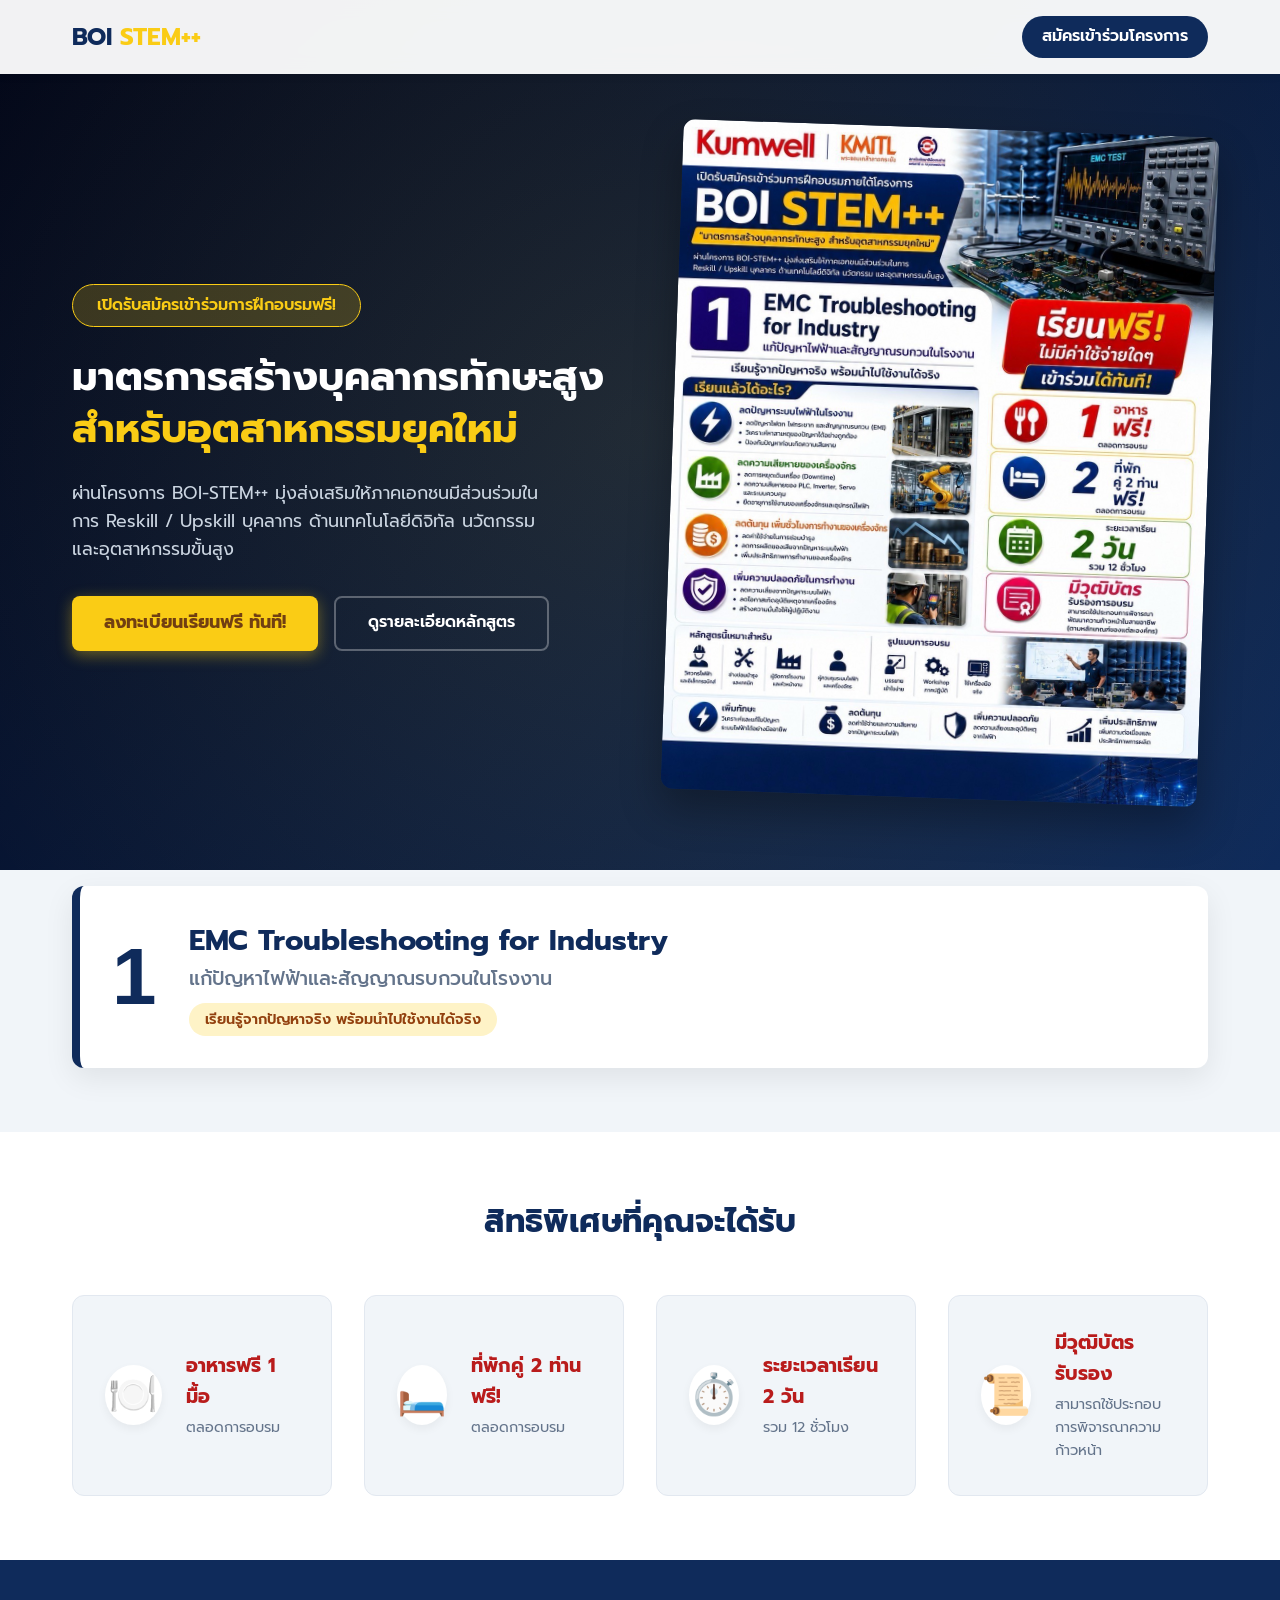
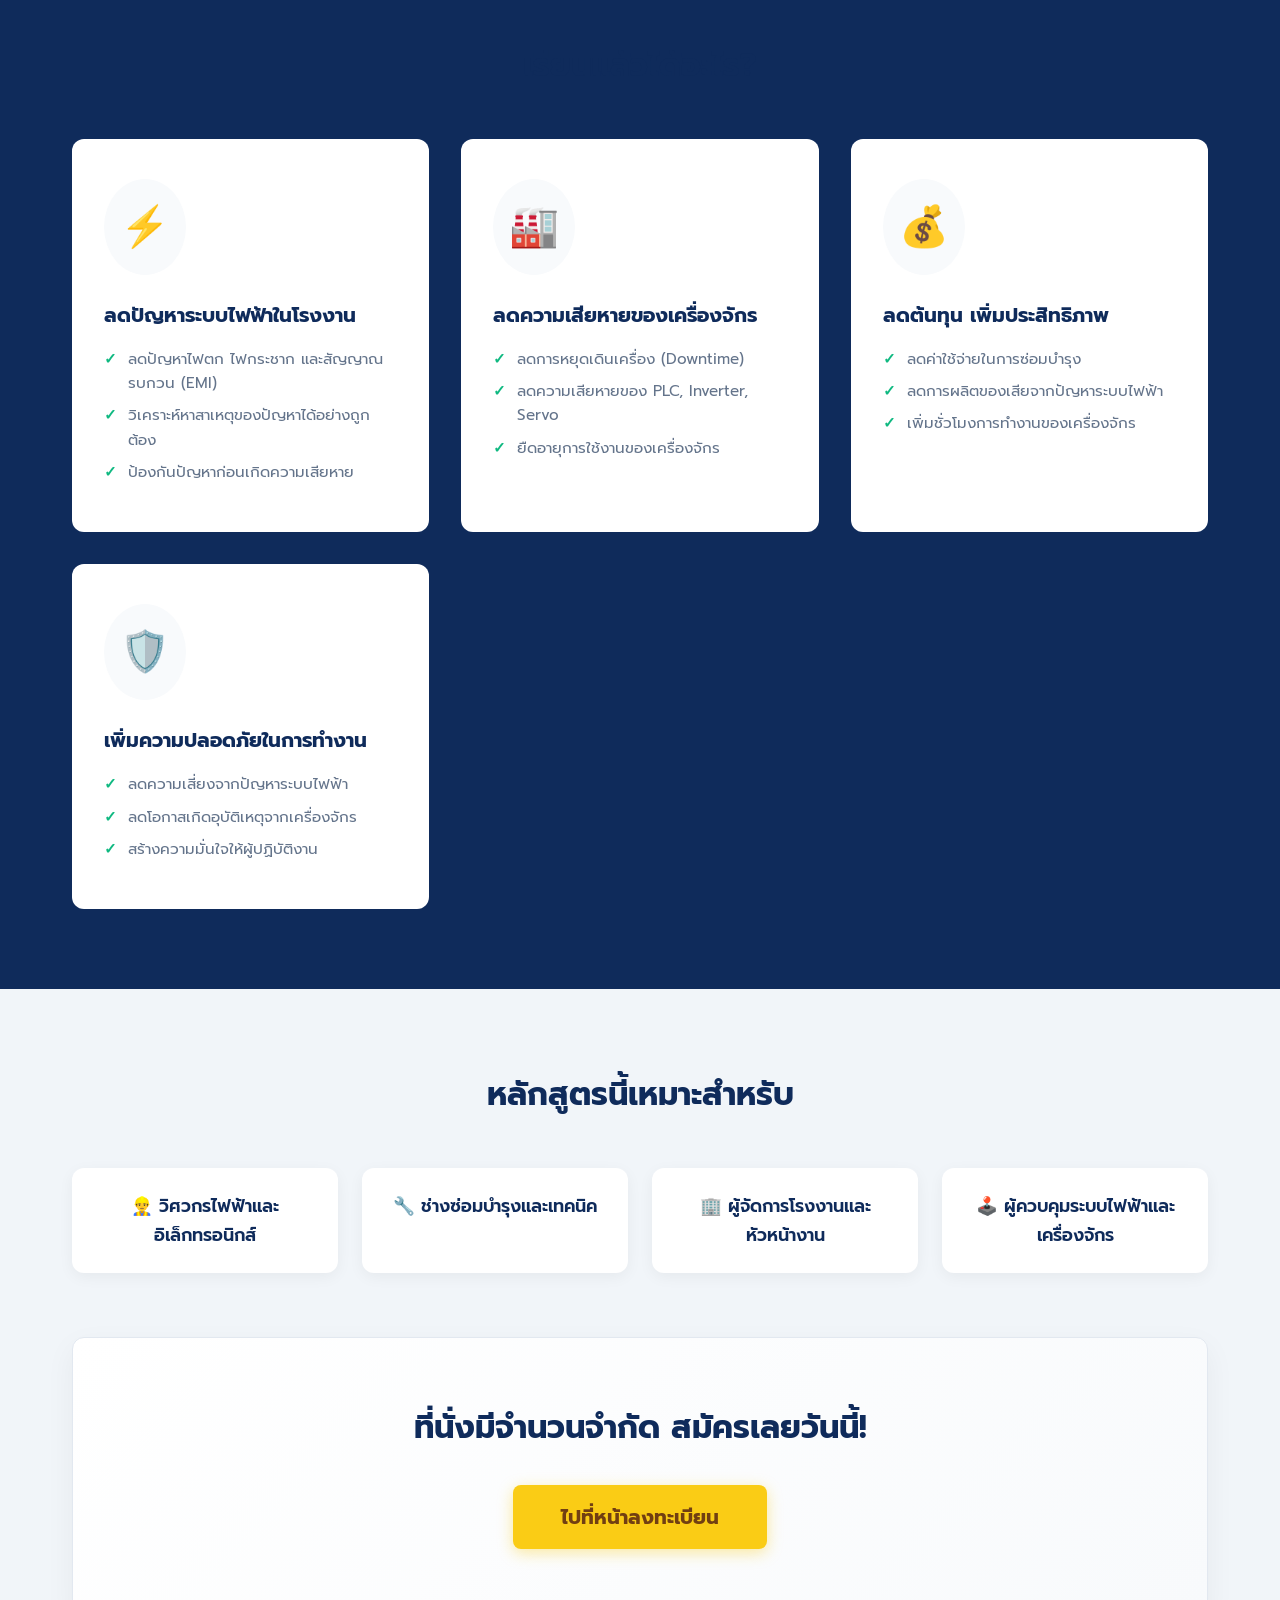
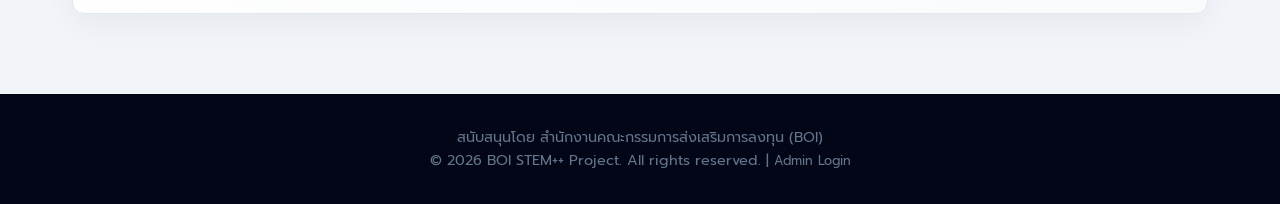
==== commit 21a74316: "add admin dashboard" ====
--- a/registration_app/index.html
+++ b/registration_app/index.html
@@ -151,7 +151,7 @@
     <footer>
         <div class="container text-center">
             <p>สนับสนุนโดย สำนักงานคณะกรรมการส่งเสริมการลงทุน (BOI)</p>
-            <p>© 2026 BOI STEM++ Project. All rights reserved.</p>
+            <p>© 2026 BOI STEM++ Project. All rights reserved. | <a href="admin.html" style="color: var(--text-muted); text-decoration: none; font-size: 0.8rem;">Admin Login</a></p>
         </div>
     </footer>
 </body>
